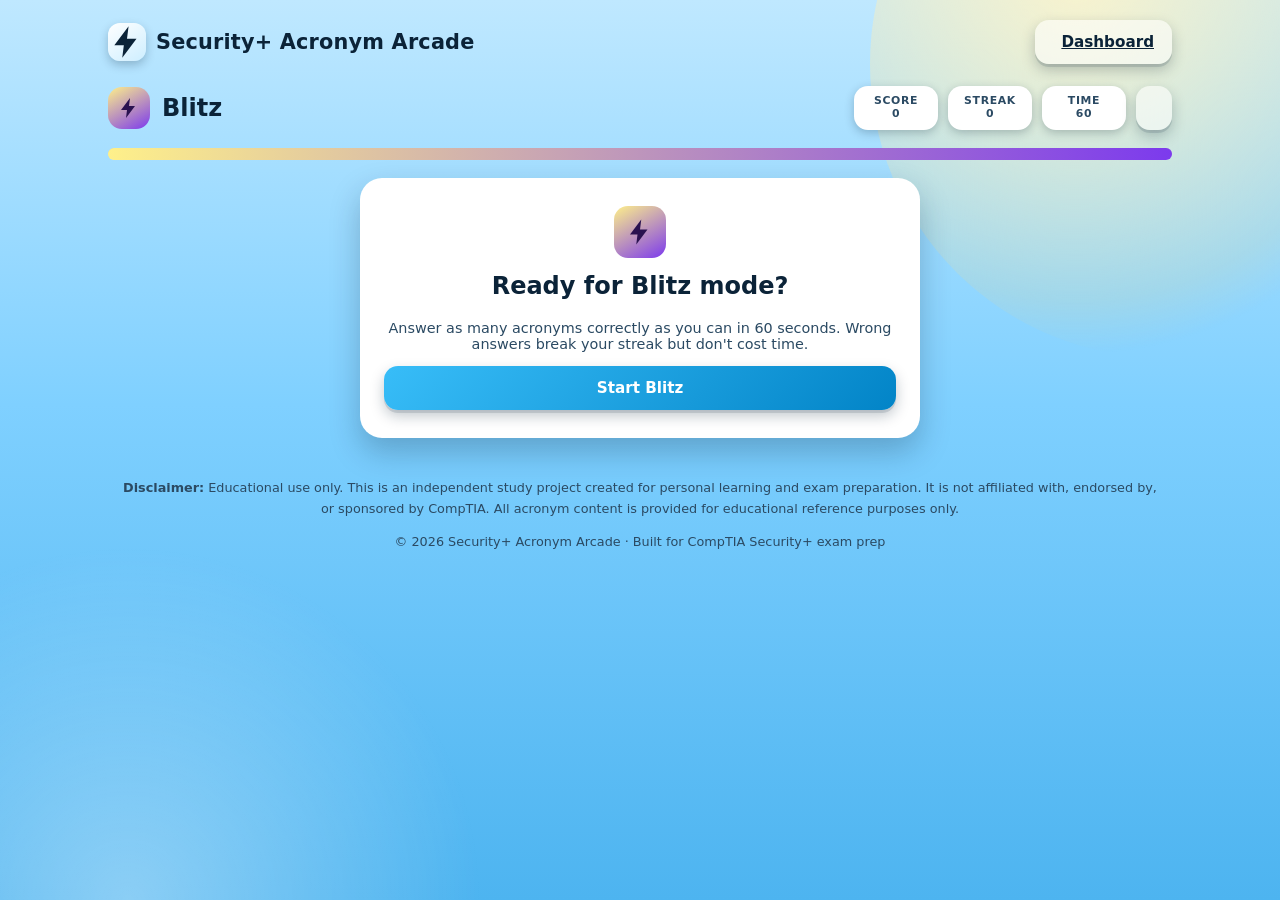
==== pages/blitz.html @ 0ebe44ea "Add files via upload" ====
<!doctype html>
<html lang="en">
<head>
  <meta charset="utf-8" />
  <meta name="viewport" content="width=device-width, initial-scale=1, viewport-fit=cover" />
  <title>Blitz — Security+ Acronym Arcade</title>
  <meta name="theme-color" content="#7c3aed" />
  <link rel="icon" href="data:image/svg+xml,<svg xmlns=%22http://www.w3.org/2000/svg%22 viewBox=%220 0 24 24%22><text y=%2220%22 font-size=%2222%22>⚡</text></svg>" />
  <link rel="stylesheet" href="../css/styles.css" />
</head>
<body data-depth="1">
  <div class="app-shell">
    <header class="topbar" id="topbar"></header>

    <div class="game-header">
      <div class="game-title">
        <span class="tile-icon" style="background:linear-gradient(150deg,#fef08a,#7c3aed); color:#2a1250;" id="mode-icon"></span>
        <h1>Blitz</h1>
      </div>
      <div class="hud">
        <div class="hud-stat"><span>Score</span><span id="hud-score">0</span></div>
        <div class="hud-stat"><span>Streak</span><span id="hud-streak">0</span></div>
        <div class="hud-stat"><span>Time</span><span id="hud-time">60</span></div>
        <button class="btn btn-ghost" id="pause-btn" aria-label="Pause"></button>
      </div>
    </div>

    <div class="blitz-timer-bar"><div class="blitz-timer-fill" id="timer-fill"></div></div>

    <main class="card-stage" id="game-area">
      <div class="quiz-card">
        <div class="quiz-prompt-label">Quick! What does this stand for?</div>
        <div class="quiz-prompt" id="quiz-acronym">AAA</div>
        <div class="quiz-options" id="quiz-options"></div>
      </div>
    </main>

    <div class="card-stage" id="start-area">
      <div class="quiz-card">
        <span class="tile-icon" style="background:linear-gradient(150deg,#fef08a,#7c3aed); color:#2a1250; margin:0 auto 14px;"></span>
        <h2 style="margin-top:0;">Ready for Blitz mode?</h2>
        <p class="center-note">Answer as many acronyms correctly as you can in 60 seconds. Wrong answers break your streak but don't cost time.</p>
        <button class="btn btn-primary btn-block" id="start-btn">Start Blitz</button>
      </div>
    </div>

    <div class="results-card" id="results" hidden>
      <span class="tile-icon" style="background:linear-gradient(150deg,#fef08a,#7c3aed); color:#2a1250; margin:0 auto;" id="results-icon"></span>
      <h2>Time's up!</h2>
      <div class="big-score" id="res-score">0</div>
      <div class="results-stats">
        <div><div class="num" id="res-streak">0</div><div class="lab">Best streak</div></div>
        <div><div class="num" id="res-accuracy">0%</div><div class="lab">Accuracy</div></div>
        <div><div class="num" id="res-best">0</div><div class="lab">Best score</div></div>
      </div>
      <div class="results-actions">
        <button class="btn btn-primary" id="play-again-btn">Blitz again</button>
        <a class="btn btn-ghost" href="../index.html">Dashboard</a>
      </div>
    </div>

    <footer class="site-footer" id="site-footer"></footer>
  </div>

  <script src="../js/acronyms-data.js"></script>
  <script src="../js/common.js"></script>
  <script>
    renderTopbar();
    renderFooter("site-footer");
    document.getElementById("pause-btn").innerHTML = ICONS.pause;
    document.getElementById("mode-icon").innerHTML = ICONS.bolt;
    document.getElementById("results-icon").innerHTML = ICONS.trophy;
    document.querySelector("#start-area .tile-icon").innerHTML = ICONS.bolt;

    const ROUND_SECONDS = 60;
    const OPTION_COUNT = 4;

    const gameArea = document.getElementById("game-area");
    const startArea = document.getElementById("start-area");
    const resultsEl = document.getElementById("results");
    const acronymEl = document.getElementById("quiz-acronym");
    const optionsEl = document.getElementById("quiz-options");
    const hudScore = document.getElementById("hud-score");
    const hudStreak = document.getElementById("hud-streak");
    const hudTime = document.getElementById("hud-time");
    const timerFill = document.getElementById("timer-fill");

    let queue, score, streak, bestStreak, correctCount, totalCount, timeLeft, timerHandle, answered;

    function refillQueue() {
      queue = shuffleArray(ACRONYMS);
    }

    function nextItem() {
      if (queue.length === 0) refillQueue();
      return queue.pop();
    }

    function startGame() {
      startArea.hidden = true;
      resultsEl.hidden = true;
      gameArea.hidden = false;
      score = 0;
      streak = 0;
      bestStreak = 0;
      correctCount = 0;
      totalCount = 0;
      timeLeft = ROUND_SECONDS;
      refillQueue();
      updateHud();
      renderQuestion();
      clearInterval(timerHandle);
      timerHandle = setInterval(tick, 1000);
    }

    function tick() {
      if (pauseCtl.paused) return;
      timeLeft--;
      updateHud();
      if (timeLeft <= 0) finishGame();
    }

    function updateHud() {
      hudScore.textContent = score;
      hudStreak.textContent = streak;
      hudTime.textContent = timeLeft;
      timerFill.style.width = `${(timeLeft / ROUND_SECONDS) * 100}%`;
    }

    function renderQuestion() {
      answered = false;
      const item = nextItem();
      const distractors = pickDistractors(item, ACRONYMS, OPTION_COUNT - 1);
      const options = shuffleArray([item, ...distractors]);
      acronymEl.textContent = item.acronym;
      optionsEl.innerHTML = "";
      options.forEach((opt) => {
        const btn = document.createElement("button");
        btn.className = "quiz-option";
        btn.textContent = opt.definition;
        btn.addEventListener("click", () => selectOption(btn, opt, item));
        optionsEl.appendChild(btn);
      });
    }

    function selectOption(btn, opt, item) {
      if (answered || pauseCtl.paused || timeLeft <= 0) return;
      answered = true;
      totalCount++;
      const correct = opt.id === item.id;
      if (correct) {
        btn.classList.add("correct");
        score++;
        streak++;
        correctCount++;
        bestStreak = Math.max(bestStreak, streak);
      } else {
        btn.classList.add("wrong");
        streak = 0;
        [...optionsEl.children].forEach((child) => {
          if (child.textContent === item.definition) child.classList.add("correct");
        });
      }
      updateHud();
      setTimeout(() => {
        if (timeLeft > 0) renderQuestion();
      }, 350);
    }

    function finishGame() {
      clearInterval(timerHandle);
      gameArea.hidden = true;
      resultsEl.hidden = false;
      const accuracy = totalCount ? Math.round((correctCount / totalCount) * 100) : 0;
      document.getElementById("res-score").textContent = score;
      document.getElementById("res-streak").textContent = bestStreak;
      document.getElementById("res-accuracy").textContent = `${accuracy}%`;
      const improved = Scores.setBestIfBetter("blitz-score", score, true);
      document.getElementById("res-best").textContent = Scores.getBest("blitz-score");
      if (improved) showToast("New high score!");
    }

    document.getElementById("start-btn").addEventListener("click", startGame);
    document.getElementById("play-again-btn").addEventListener("click", startGame);

    const pauseCtl = new PauseController();
    document.getElementById("pause-btn").addEventListener("click", () => pauseCtl.pause());

    gameArea.hidden = true;
    resultsEl.hidden = true;
  </script>
</body>
</html>
---- css/styles.css ----
/* =========================================================
   A+ Acronym Arcade — shared styles
   Theme: sky-blue main canvas, themed tile gradients
   ========================================================= */

:root {
  /* Sky blue main canvas */
  --sky-top: #bfe8ff;
  --sky-mid: #7fd0ff;
  --sky-bot: #4db4f0;
  --ink: #0b2338;
  --ink-soft: #2b4a63;
  --card-bg: #ffffff;
  --card-bg-soft: #f3faff;
  --border-soft: rgba(11, 35, 56, 0.12);
  --shadow-color: rgba(11, 35, 56, 0.25);
  --radius-lg: 22px;
  --radius-md: 14px;
  --radius-sm: 8px;
  --focus-ring: #0b2338;

  /* Tile themes */
  --green-1: #34d399;
  --green-2: #059669;
  --green-ink: #eafff5;

  --sun-1: #ffd166;
  --sun-2: #f59e0b;
  --sun-ink: #3b2400;

  --storm-1: #64748b;
  --storm-2: #1e293b;
  --storm-ink: #eef2f7;

  --fire-1: #fb923c;
  --fire-2: #dc2626;
  --fire-ink: #fff5ee;

  --bolt-1: #fef08a;
  --bolt-2: #7c3aed;
  --bolt-ink: #2a1250;

  --good: #16a34a;
  --bad: #dc2626;
  --warn: #d97706;
}

:root[data-theme="dark"] {
  --sky-top: #0f2b40;
  --sky-mid: #123a56;
  --sky-bot: #0a1f30;
  --ink: #eaf5ff;
  --ink-soft: #b7d3e8;
  --card-bg: #102a3d;
  --card-bg-soft: #0c2032;
  --border-soft: rgba(234, 245, 255, 0.14);
  --shadow-color: rgba(0, 0, 0, 0.55);
  --focus-ring: #eaf5ff;
}

@media (prefers-color-scheme: dark) {
  :root:not([data-theme="light"]) {
    --sky-top: #0f2b40;
    --sky-mid: #123a56;
    --sky-bot: #0a1f30;
    --ink: #eaf5ff;
    --ink-soft: #b7d3e8;
    --card-bg: #102a3d;
    --card-bg-soft: #0c2032;
    --border-soft: rgba(234, 245, 255, 0.14);
    --shadow-color: rgba(0, 0, 0, 0.55);
    --focus-ring: #eaf5ff;
  }
}

* {
  box-sizing: border-box;
}

[hidden] {
  display: none !important;
}

html {
  -webkit-text-size-adjust: 100%;
}

body {
  margin: 0;
  min-height: 100svh;
  font-family: "Segoe UI", system-ui, -apple-system, Roboto, Helvetica, Arial, sans-serif;
  color: var(--ink);
  background: linear-gradient(180deg, var(--sky-top) 0%, var(--sky-mid) 45%, var(--sky-bot) 100%);
  background-attachment: fixed;
  position: relative;
  overflow-x: hidden;
}

/* soft decorative clouds/sun on the sky background, pure CSS */
body::before,
body::after {
  content: "";
  position: fixed;
  pointer-events: none;
  z-index: 0;
  border-radius: 50%;
}

body::before {
  width: 46vmax;
  height: 46vmax;
  top: -18vmax;
  right: -14vmax;
  background: radial-gradient(circle at 35% 35%, rgba(255, 244, 200, 0.9), rgba(255, 220, 120, 0.15) 60%, transparent 70%);
}

body::after {
  width: 60vmax;
  height: 60vmax;
  bottom: -30vmax;
  left: -20vmax;
  background: radial-gradient(circle at 50% 50%, rgba(255, 255, 255, 0.35), transparent 65%);
}

.app-shell {
  position: relative;
  z-index: 1;
  max-width: 1100px;
  margin: 0 auto;
  padding: 20px 18px 60px;
}

/* ---------- Top bar ---------- */
.topbar {
  display: flex;
  align-items: center;
  justify-content: space-between;
  gap: 12px;
  margin-bottom: 22px;
  flex-wrap: wrap;
}

.brand {
  display: flex;
  align-items: center;
  gap: 10px;
  font-weight: 800;
  font-size: 1.3rem;
  color: var(--ink);
  text-decoration: none;
  letter-spacing: 0.2px;
}

.brand .brand-badge {
  width: 38px;
  height: 38px;
  display: grid;
  place-items: center;
  background: linear-gradient(145deg, #fff, #cdeeff);
  border-radius: 12px;
  box-shadow: 0 4px 10px var(--shadow-color);
}

.topbar-actions {
  display: flex;
  gap: 10px;
  flex-wrap: wrap;
}

/* ---------- Buttons ---------- */
.btn {
  appearance: none;
  border: none;
  cursor: pointer;
  font: inherit;
  font-weight: 700;
  font-size: 0.95rem;
  padding: 10px 18px;
  border-radius: var(--radius-md);
  background: var(--card-bg);
  color: var(--ink);
  box-shadow: 0 3px 0 var(--border-soft), 0 6px 14px var(--shadow-color);
  transition: transform 0.12s ease, box-shadow 0.12s ease;
  display: inline-flex;
  align-items: center;
  gap: 8px;
  min-height: 44px;
  touch-action: manipulation;
}

.btn:hover {
  transform: translateY(-2px);
}

.btn:active {
  transform: translateY(1px);
  box-shadow: 0 1px 0 var(--border-soft), 0 3px 8px var(--shadow-color);
}

.btn:focus-visible {
  outline: 3px solid var(--focus-ring);
  outline-offset: 2px;
}

.btn-primary {
  background: linear-gradient(135deg, #38bdf8, #0284c7);
  color: #fff;
}

.btn-ghost {
  background: rgba(255, 255, 255, 0.55);
}

.btn-danger {
  background: linear-gradient(135deg, var(--fire-1), var(--fire-2));
  color: #fff;
}

.btn-block {
  width: 100%;
  justify-content: center;
}

.btn:disabled {
  opacity: 0.5;
  cursor: not-allowed;
  transform: none;
}

/* ---------- Hero / disclaimer ---------- */
.hero {
  text-align: center;
  margin-bottom: 28px;
}

.hero h1 {
  font-size: clamp(1.8rem, 5vw, 2.6rem);
  margin: 0 0 8px;
  color: var(--ink);
}

.hero p {
  color: var(--ink-soft);
  max-width: 640px;
  margin: 0 auto;
  font-size: 1.02rem;
}

.disclaimer {
  background: rgba(255, 255, 255, 0.6);
  border: 1px solid var(--border-soft);
  border-radius: var(--radius-md);
  padding: 12px 16px;
  font-size: 0.85rem;
  color: var(--ink-soft);
  max-width: 720px;
  margin: 18px auto 0;
  line-height: 1.5;
}

:root[data-theme="dark"] .disclaimer {
  background: rgba(255, 255, 255, 0.06);
}

.disclaimer strong {
  color: var(--ink);
}

footer.site-footer {
  text-align: center;
  color: var(--ink-soft);
  font-size: 0.8rem;
  margin-top: 40px;
  padding: 0 8px;
  line-height: 1.6;
}

footer.site-footer a {
  color: var(--ink-soft);
}

/* ---------- Tile dashboard ---------- */
.tile-grid {
  display: grid;
  grid-template-columns: repeat(auto-fit, minmax(230px, 1fr));
  gap: 18px;
}

.tile {
  position: relative;
  border-radius: var(--radius-lg);
  padding: 26px 22px;
  min-height: 190px;
  display: flex;
  flex-direction: column;
  justify-content: space-between;
  text-decoration: none;
  color: #fff;
  overflow: hidden;
  box-shadow: 0 10px 24px var(--shadow-color);
  transition: transform 0.15s ease, box-shadow 0.15s ease;
  isolation: isolate;
}

.tile:hover,
.tile:focus-visible {
  transform: translateY(-6px) scale(1.015);
  box-shadow: 0 16px 32px var(--shadow-color);
}

.tile:focus-visible {
  outline: 3px solid #fff;
  outline-offset: 3px;
}

.tile:active {
  transform: translateY(-1px) scale(1.0);
}

.tile-icon {
  width: 52px;
  height: 52px;
  display: grid;
  place-items: center;
  background: rgba(255, 255, 255, 0.22);
  border-radius: 14px;
  backdrop-filter: blur(2px);
}

.tile-icon svg {
  width: 30px;
  height: 30px;
}

.tile h2 {
  margin: 14px 0 4px;
  font-size: 1.4rem;
}

.tile p {
  margin: 0;
  font-size: 0.92rem;
  opacity: 0.92;
  line-height: 1.4;
}

.tile-count {
  align-self: flex-start;
  margin-top: 12px;
  font-size: 0.75rem;
  font-weight: 700;
  padding: 4px 10px;
  border-radius: 999px;
  background: rgba(255, 255, 255, 0.25);
}

.tile-glow {
  position: absolute;
  inset: 0;
  z-index: -1;
  opacity: 0.55;
  background: radial-gradient(circle at 85% -10%, rgba(255, 255, 255, 0.55), transparent 55%);
}

.tile--flashcards { background: linear-gradient(150deg, var(--green-1), var(--green-2)); }
.tile--match { background: linear-gradient(150deg, var(--sun-1), var(--sun-2)); color: var(--sun-ink); }
.tile--memory { background: linear-gradient(150deg, var(--storm-1), var(--storm-2)); }
.tile--test { background: linear-gradient(150deg, var(--fire-1), var(--fire-2)); }
.tile--blitz { background: linear-gradient(150deg, var(--bolt-1), var(--bolt-2)); color: var(--bolt-ink); }

.tile--match .tile-icon,
.tile--blitz .tile-icon {
  background: rgba(0, 0, 0, 0.12);
}

/* ---------- Game shell ---------- */
.game-header {
  display: flex;
  align-items: center;
  justify-content: space-between;
  flex-wrap: wrap;
  gap: 12px;
  margin-bottom: 18px;
}

.game-title {
  display: flex;
  align-items: center;
  gap: 12px;
}

.game-title .tile-icon {
  width: 42px;
  height: 42px;
}

.game-title .tile-icon svg {
  width: 24px;
  height: 24px;
}

.game-title h1 {
  margin: 0;
  font-size: 1.5rem;
}

.hud {
  display: flex;
  gap: 10px;
  flex-wrap: wrap;
}

.hud-stat {
  background: var(--card-bg);
  border-radius: var(--radius-md);
  padding: 8px 14px;
  font-weight: 700;
  font-size: 0.9rem;
  box-shadow: 0 3px 10px var(--shadow-color);
  min-width: 84px;
  text-align: center;
}

.hud-stat span {
  display: block;
  font-size: 0.68rem;
  font-weight: 600;
  color: var(--ink-soft);
  text-transform: uppercase;
  letter-spacing: 0.06em;
}

.progress-bar {
  height: 10px;
  border-radius: 999px;
  background: rgba(255, 255, 255, 0.5);
  overflow: hidden;
  margin-bottom: 22px;
  box-shadow: inset 0 1px 3px var(--shadow-color);
}

.progress-bar-fill {
  height: 100%;
  border-radius: 999px;
  background: linear-gradient(90deg, #38bdf8, #0284c7);
  transition: width 0.25s ease;
}

.card-stage {
  display: flex;
  flex-direction: column;
  align-items: center;
  gap: 20px;
}

/* ---------- Flashcard ---------- */
.flashcard-wrap {
  width: 100%;
  max-width: 520px;
  aspect-ratio: 16 / 10;
  perspective: 1400px;
}

.flashcard {
  position: relative;
  width: 100%;
  height: 100%;
  cursor: pointer;
  transform-style: preserve-3d;
  transition: transform 0.5s cubic-bezier(0.2, 0.8, 0.2, 1);
}

.flashcard.is-flipped {
  transform: rotateY(180deg);
}

.flashcard-face {
  position: absolute;
  inset: 0;
  backface-visibility: hidden;
  border-radius: var(--radius-lg);
  display: flex;
  flex-direction: column;
  align-items: center;
  justify-content: center;
  padding: 26px;
  text-align: center;
  box-shadow: 0 14px 30px var(--shadow-color);
}

.flashcard-face.front {
  background: linear-gradient(150deg, var(--green-1), var(--green-2));
  color: #fff;
}

.flashcard-face.back {
  background: var(--card-bg);
  transform: rotateY(180deg);
  overflow-y: auto;
}

.flashcard-face .acronym-big {
  font-size: clamp(2.2rem, 8vw, 3.4rem);
  font-weight: 800;
  letter-spacing: 0.02em;
}

.flashcard-face .hint {
  margin-top: 10px;
  font-size: 0.8rem;
  opacity: 0.85;
}

.flashcard-face .expansion {
  font-size: 1.15rem;
  font-weight: 700;
  color: var(--ink);
  margin-bottom: 10px;
}

.flashcard-face .definition {
  font-size: 0.95rem;
  color: var(--ink-soft);
  line-height: 1.5;
}

.card-controls {
  display: flex;
  gap: 10px;
  flex-wrap: wrap;
  justify-content: center;
}

/* ---------- Match game ---------- */
.match-columns {
  display: grid;
  grid-template-columns: 1fr 1fr;
  gap: 14px;
  width: 100%;
}

.match-col {
  display: flex;
  flex-direction: column;
  gap: 10px;
}

.match-item {
  background: var(--card-bg);
  border: 2px solid transparent;
  border-radius: var(--radius-md);
  padding: 12px 14px;
  font-size: 0.88rem;
  font-weight: 600;
  cursor: pointer;
  text-align: left;
  box-shadow: 0 3px 10px var(--shadow-color);
  min-height: 54px;
  display: flex;
  align-items: center;
  transition: transform 0.1s ease, border-color 0.15s ease, opacity 0.2s ease;
}

.match-item:hover {
  transform: translateY(-2px);
}

.match-item.selected {
  border-color: #0284c7;
}

.match-item.correct {
  border-color: var(--good);
  background: #dcfce7;
  cursor: default;
  opacity: 0.75;
}

.match-item.wrong {
  border-color: var(--bad);
  background: #fee2e2;
  animation: shake 0.35s;
}

@keyframes shake {
  0%, 100% { transform: translateX(0); }
  25% { transform: translateX(-6px); }
  75% { transform: translateX(6px); }
}

/* ---------- Memory game ---------- */
.memory-grid {
  display: grid;
  grid-template-columns: repeat(4, 1fr);
  gap: 10px;
  width: 100%;
}

.memory-card {
  aspect-ratio: 3 / 4;
  perspective: 1000px;
  cursor: pointer;
}

.memory-card-inner {
  position: relative;
  width: 100%;
  height: 100%;
  transform-style: preserve-3d;
  transition: transform 0.4s ease;
}

.memory-card.flipped .memory-card-inner,
.memory-card.matched .memory-card-inner {
  transform: rotateY(180deg);
}

.memory-face {
  position: absolute;
  inset: 0;
  backface-visibility: hidden;
  border-radius: var(--radius-sm);
  display: flex;
  align-items: center;
  justify-content: center;
  text-align: center;
  padding: 6px;
  font-size: 0.72rem;
  font-weight: 700;
  box-shadow: 0 3px 8px var(--shadow-color);
}

.memory-face.back {
  background: linear-gradient(150deg, var(--storm-1), var(--storm-2));
  color: #fff;
  font-size: 1.4rem;
}

.memory-face.front {
  background: var(--card-bg);
  color: var(--ink);
  transform: rotateY(180deg);
  line-height: 1.25;
}

.memory-card.matched .memory-face.front {
  background: #dcfce7;
}

/* ---------- Quiz (Test / Blitz) ---------- */
.quiz-card {
  background: var(--card-bg);
  border-radius: var(--radius-lg);
  padding: 28px 24px;
  width: 100%;
  max-width: 560px;
  box-shadow: 0 14px 30px var(--shadow-color);
  text-align: center;
}

.quiz-prompt-label {
  font-size: 0.78rem;
  text-transform: uppercase;
  letter-spacing: 0.08em;
  color: var(--ink-soft);
  font-weight: 700;
  margin-bottom: 6px;
}

.quiz-prompt {
  font-size: clamp(1.6rem, 6vw, 2.2rem);
  font-weight: 800;
  margin-bottom: 22px;
}

.quiz-options {
  display: grid;
  gap: 10px;
}

.quiz-option {
  background: var(--card-bg-soft);
  border: 2px solid var(--border-soft);
  border-radius: var(--radius-md);
  padding: 14px 16px;
  font-size: 0.95rem;
  font-weight: 600;
  cursor: pointer;
  text-align: left;
  transition: transform 0.1s ease, border-color 0.15s;
  min-height: 48px;
}

.quiz-option:hover {
  transform: translateY(-2px);
  border-color: #38bdf8;
}

.quiz-option.correct {
  border-color: var(--good);
  background: #dcfce7;
}

.quiz-option.wrong {
  border-color: var(--bad);
  background: #fee2e2;
}

.quiz-option:disabled {
  cursor: default;
  transform: none;
}

.blitz-timer-bar {
  height: 12px;
  border-radius: 999px;
  background: rgba(255, 255, 255, 0.5);
  overflow: hidden;
  margin-bottom: 18px;
  box-shadow: inset 0 1px 3px var(--shadow-color);
}

.blitz-timer-fill {
  height: 100%;
  background: linear-gradient(90deg, var(--bolt-1), var(--bolt-2));
  transition: width 1s linear;
}

/* ---------- Results screen ---------- */
.results-card {
  background: var(--card-bg);
  border-radius: var(--radius-lg);
  padding: 32px 26px;
  text-align: center;
  box-shadow: 0 14px 30px var(--shadow-color);
  max-width: 480px;
  margin: 0 auto;
}

.results-card .big-score {
  font-size: 3rem;
  font-weight: 800;
  margin: 6px 0;
}

.results-stats {
  display: flex;
  justify-content: center;
  gap: 22px;
  margin: 18px 0;
  flex-wrap: wrap;
}

.results-stats div {
  text-align: center;
}

.results-stats .num {
  font-size: 1.4rem;
  font-weight: 800;
}

.results-stats .lab {
  font-size: 0.72rem;
  text-transform: uppercase;
  color: var(--ink-soft);
  letter-spacing: 0.06em;
}

.results-actions {
  display: flex;
  gap: 10px;
  justify-content: center;
  flex-wrap: wrap;
  margin-top: 20px;
}

/* ---------- Pause overlay ---------- */
.overlay {
  position: fixed;
  inset: 0;
  background: rgba(6, 20, 32, 0.55);
  backdrop-filter: blur(3px);
  display: flex;
  align-items: center;
  justify-content: center;
  z-index: 50;
  padding: 20px;
}

.overlay[hidden] {
  display: none;
}

.overlay-card {
  background: var(--card-bg);
  border-radius: var(--radius-lg);
  padding: 30px 26px;
  max-width: 380px;
  width: 100%;
  text-align: center;
  box-shadow: 0 20px 50px rgba(0, 0, 0, 0.4);
}

.overlay-card h2 {
  margin-top: 0;
}

.overlay-actions {
  display: flex;
  flex-direction: column;
  gap: 10px;
  margin-top: 20px;
}

/* ---------- Toast ---------- */
.toast {
  position: fixed;
  bottom: 22px;
  left: 50%;
  transform: translateX(-50%) translateY(20px);
  background: var(--ink);
  color: #fff;
  padding: 12px 20px;
  border-radius: 999px;
  font-weight: 700;
  font-size: 0.88rem;
  opacity: 0;
  pointer-events: none;
  transition: opacity 0.25s ease, transform 0.25s ease;
  z-index: 60;
  box-shadow: 0 8px 20px rgba(0, 0, 0, 0.3);
}

.toast.show {
  opacity: 1;
  transform: translateX(-50%) translateY(0);
}

/* ---------- Empty helpers ---------- */
.visually-hidden {
  position: absolute;
  width: 1px;
  height: 1px;
  overflow: hidden;
  clip: rect(0 0 0 0);
  white-space: nowrap;
}

.center-note {
  text-align: center;
  color: var(--ink-soft);
  font-size: 0.9rem;
}

/* ---------- Mobile ---------- */
@media (max-width: 640px) {
  .app-shell {
    padding: 14px 12px 44px;
  }

  .topbar {
    justify-content: center;
    text-align: center;
  }

  .topbar-actions {
    justify-content: center;
    width: 100%;
  }

  .tile-grid {
    grid-template-columns: 1fr 1fr;
  }

  .tile {
    padding: 18px 14px;
    min-height: 150px;
  }

  .tile h2 {
    font-size: 1.05rem;
  }

  .tile p {
    display: none;
  }

  .match-columns {
    gap: 8px;
  }

  .match-item {
    font-size: 0.78rem;
    padding: 10px;
  }

  .memory-grid {
    grid-template-columns: repeat(3, 1fr);
    gap: 8px;
  }

  .memory-face {
    font-size: 0.62rem;
  }

  .memory-face.back {
    font-size: 1.1rem;
  }

  .quiz-card {
    padding: 20px 16px;
  }

  .game-header {
    justify-content: center;
  }

  .hud {
    justify-content: center;
  }
}

@media (max-width: 380px) {
  .tile-grid {
    grid-template-columns: 1fr;
  }
}
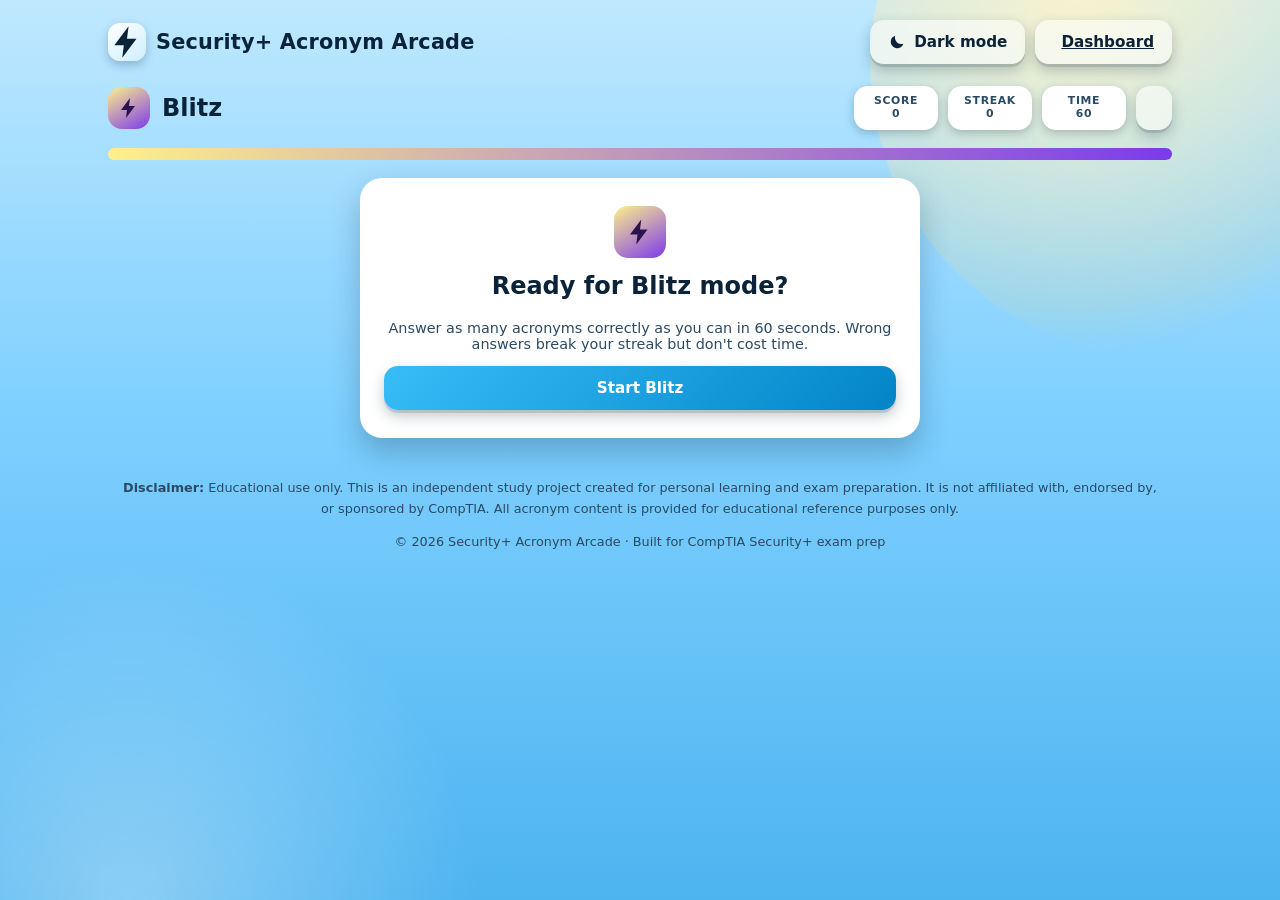
==== commit e4f67dc2: "Add files via upload" ====
--- a/pages/blitz.html
+++ b/pages/blitz.html
@@ -7,6 +7,10 @@
   <meta name="theme-color" content="#7c3aed" />
   <link rel="icon" href="data:image/svg+xml,<svg xmlns=%22http://www.w3.org/2000/svg%22 viewBox=%220 0 24 24%22><text y=%2220%22 font-size=%2222%22>⚡</text></svg>" />
   <link rel="stylesheet" href="../css/styles.css" />
+  <!-- Stamps the saved light/dark choice on <html> BEFORE the first paint.
+       Synchronous and in the head on purpose: deferred, it becomes a
+       white flash in the face of somebody with light sensitivity. -->
+  <script src="../js/theme.js"></script>
 </head>
 <body data-depth="1">
   <div class="app-shell">
--- a/css/styles.css
+++ b/css/styles.css
@@ -43,6 +43,42 @@
   --good: #16a34a;
   --bad: #dc2626;
   --warn: #d97706;
+
+  /* STATE SURFACES, AND THE INK THAT GOES ON THEM.
+
+     These were hardcoded light greens and pinks used in both themes. On
+     a dark page they stayed light, so anything written on them had to be
+     dark — while every other control wanted light ink. Tokens let each
+     theme answer for itself. */
+  --ok-bg: #dcfce7;
+  --ok-ink: #05321a;
+  --bad-bg: #fee2e2;
+  --bad-ink: #4a0c0c;
+  --ghost-bg: rgba(255, 255, 255, 0.55);
+
+  /* EVERY DARK DIFFERENCE IS A TOKEN, WITH NO EXCEPTIONS.
+
+     There used to be three rules that went dark on their own — the
+     disclaimer panel and the two decorations — each written against
+     `[data-theme="dark"]` only. The media-query copy never got them, so
+     an operating-system dark page painted a 60% WHITE wash behind the
+     disclaimer and hung a cream sun over the topbar. Nothing catches
+     that except reading both blocks side by side and noticing.
+
+     So now the two blocks below hold nothing but token values, and
+     verify/theme.mjs fails the build if they ever stop matching. */
+  --panel-wash: rgba(255, 255, 255, 0.6);
+  --sun-wash: radial-gradient(circle at 35% 35%, rgba(255, 244, 200, 0.9),
+                              rgba(255, 220, 120, 0.15) 60%, transparent 70%);
+  --glow-wash: radial-gradient(circle at 50% 50%, rgba(255, 255, 255, 0.35), transparent 65%);
+
+  /* The toast was `background: var(--ink); color: #fff`. --ink is the
+     PAGE's text colour, so on a dark page it is near-white — near-white
+     ink on a near-white pill. The little message confirming the theme
+     had changed was itself unreadable in the theme it announced. It
+     needs its own pair, inverted against the page either way. */
+  --toast-bg: #0b2338;
+  --toast-ink: #ffffff;
 }
 
 :root[data-theme="dark"] {
@@ -56,8 +92,31 @@
   --border-soft: rgba(234, 245, 255, 0.14);
   --shadow-color: rgba(0, 0, 0, 0.55);
   --focus-ring: #eaf5ff;
-}
-
+  --ok-bg: #0d2f1c;
+  --ok-ink: #b6f3cf;
+  --bad-bg: #3a1417;
+  --bad-ink: #ffc9c4;
+  /* A 55% white wash over a dark page is a pale grey that neither light
+     nor dark ink can sit on. On a dark page the ghost button wants a
+     DARKER backing, not a lighter one — a white wash was still leaving
+     it at 6.5:1, half a point short, and it has to clear 7. */
+  --ghost-bg: rgba(0, 0, 0, 0.28);
+  --panel-wash: rgba(255, 255, 255, 0.06);
+  --sun-wash: radial-gradient(circle at 35% 35%, rgba(255, 244, 200, 0.16),
+                              rgba(255, 220, 120, 0.05) 60%, transparent 70%);
+  --glow-wash: radial-gradient(circle at 50% 50%, rgba(255, 255, 255, 0.07), transparent 65%);
+  --toast-bg: #eaf5ff;
+  --toast-ink: #0b2338;
+}
+
+/* THE NO-JAVASCRIPT PATH, AND ONLY THAT.
+
+   theme.js stamps an explicit data-theme on <html> before the first
+   paint, so in a working browser the block above is what runs and this
+   one never matches. This is the safety net for a student whose
+   JavaScript is blocked — a school-managed laptop, a locked-down
+   library machine — and it has to carry the SAME VALUES, which is what
+   verify/theme.mjs checks. */
 @media (prefers-color-scheme: dark) {
   :root:not([data-theme="light"]) {
     --sky-top: #0f2b40;
@@ -70,6 +129,17 @@
     --border-soft: rgba(234, 245, 255, 0.14);
     --shadow-color: rgba(0, 0, 0, 0.55);
     --focus-ring: #eaf5ff;
+    --ok-bg: #0d2f1c;
+    --ok-ink: #b6f3cf;
+    --bad-bg: #3a1417;
+    --bad-ink: #ffc9c4;
+    --ghost-bg: rgba(0, 0, 0, 0.28);
+    --panel-wash: rgba(255, 255, 255, 0.06);
+    --sun-wash: radial-gradient(circle at 35% 35%, rgba(255, 244, 200, 0.16),
+                                rgba(255, 220, 120, 0.05) 60%, transparent 70%);
+    --glow-wash: radial-gradient(circle at 50% 50%, rgba(255, 255, 255, 0.07), transparent 65%);
+    --toast-bg: #eaf5ff;
+    --toast-ink: #0b2338;
   }
 }
 
@@ -106,12 +176,19 @@
   border-radius: 50%;
 }
 
+/* THE DECORATIONS NEVER FOLLOWED THE THEME.
+
+   Both were hardcoded near-white, so on a dark page a bright cream sun
+   and a white glow sat on top of the navy — and anything drawn over
+   them, like the topbar's Dashboard button, landed on pale khaki. That
+   measured 1.5:1. They stay, through a token, so each theme answers for
+   itself in one place. */
 body::before {
   width: 46vmax;
   height: 46vmax;
   top: -18vmax;
   right: -14vmax;
-  background: radial-gradient(circle at 35% 35%, rgba(255, 244, 200, 0.9), rgba(255, 220, 120, 0.15) 60%, transparent 70%);
+  background: var(--sun-wash);
 }
 
 body::after {
@@ -119,7 +196,7 @@
   height: 60vmax;
   bottom: -30vmax;
   left: -20vmax;
-  background: radial-gradient(circle at 50% 50%, rgba(255, 255, 255, 0.35), transparent 65%);
+  background: var(--glow-wash);
 }
 
 .app-shell {
@@ -208,7 +285,8 @@
 }
 
 .btn-ghost {
-  background: rgba(255, 255, 255, 0.55);
+  background: var(--ghost-bg);
+  color: var(--ink);
 }
 
 .btn-danger {
@@ -219,6 +297,23 @@
 .btn-block {
   width: 100%;
   justify-content: center;
+}
+
+/* ---------- Light / dark toggle ----------
+
+   The sizing is scoped to this button alone. Every other .btn on the
+   site ships an inline SVG that renders at 0x0 — a flex item with no
+   intrinsic size in a container that gives it none — so those icons
+   have never actually appeared. Sizing them globally would make icons
+   pop up on every button across the whole site, which is not what was
+   asked for. Left as it is, and raised separately.
+
+   Here the icon has a job: it is one of the three signals that say
+   which way the button goes, alongside the words and the toast. */
+.theme-toggle svg {
+  width: 18px;
+  height: 18px;
+  flex: none;
 }
 
 .btn:disabled {
@@ -247,7 +342,7 @@
 }
 
 .disclaimer {
-  background: rgba(255, 255, 255, 0.6);
+  background: var(--panel-wash);
   border: 1px solid var(--border-soft);
   border-radius: var(--radius-md);
   padding: 12px 16px;
@@ -256,10 +351,6 @@
   max-width: 720px;
   margin: 18px auto 0;
   line-height: 1.5;
-}
-
-:root[data-theme="dark"] .disclaimer {
-  background: rgba(255, 255, 255, 0.06);
 }
 
 .disclaimer strong {
@@ -547,6 +638,7 @@
 
 .match-item {
   background: var(--card-bg);
+  color: var(--ink);
   border: 2px solid transparent;
   border-radius: var(--radius-md);
   padding: 12px 14px;
@@ -571,14 +663,18 @@
 
 .match-item.correct {
   border-color: var(--good);
-  background: #dcfce7;
+  background: var(--ok-bg);
+  color: var(--ok-ink);
   cursor: default;
-  opacity: 0.75;
+  /* Never dim something into uselessness to show it is finished — a
+     matched pair still has to be readable. */
+  opacity: 1;
 }
 
 .match-item.wrong {
   border-color: var(--bad);
-  background: #fee2e2;
+  background: var(--bad-bg);
+  color: var(--bad-ink);
   animation: shake 0.35s;
 }
 
@@ -644,7 +740,8 @@
 }
 
 .memory-card.matched .memory-face.front {
-  background: #dcfce7;
+  background: var(--ok-bg);
+  color: var(--ok-ink);
 }
 
 /* ---------- Quiz (Test / Blitz) ---------- */
@@ -678,8 +775,13 @@
   gap: 10px;
 }
 
+/* A <button> does NOT inherit the page's text colour — the browser gives
+   it its own default, which is near-black. Setting a background and no
+   colour therefore looks fine on a light theme and paints black on navy
+   on a dark one. That is what this was doing. */
 .quiz-option {
   background: var(--card-bg-soft);
+  color: var(--ink);
   border: 2px solid var(--border-soft);
   border-radius: var(--radius-md);
   padding: 14px 16px;
@@ -698,12 +800,14 @@
 
 .quiz-option.correct {
   border-color: var(--good);
-  background: #dcfce7;
+  background: var(--ok-bg);
+  color: var(--ok-ink);
 }
 
 .quiz-option.wrong {
   border-color: var(--bad);
-  background: #fee2e2;
+  background: var(--bad-bg);
+  color: var(--bad-ink);
 }
 
 .quiz-option:disabled {
@@ -819,8 +923,8 @@
   bottom: 22px;
   left: 50%;
   transform: translateX(-50%) translateY(20px);
-  background: var(--ink);
-  color: #fff;
+  background: var(--toast-bg);
+  color: var(--toast-ink);
   padding: 12px 20px;
   border-radius: 999px;
   font-weight: 700;
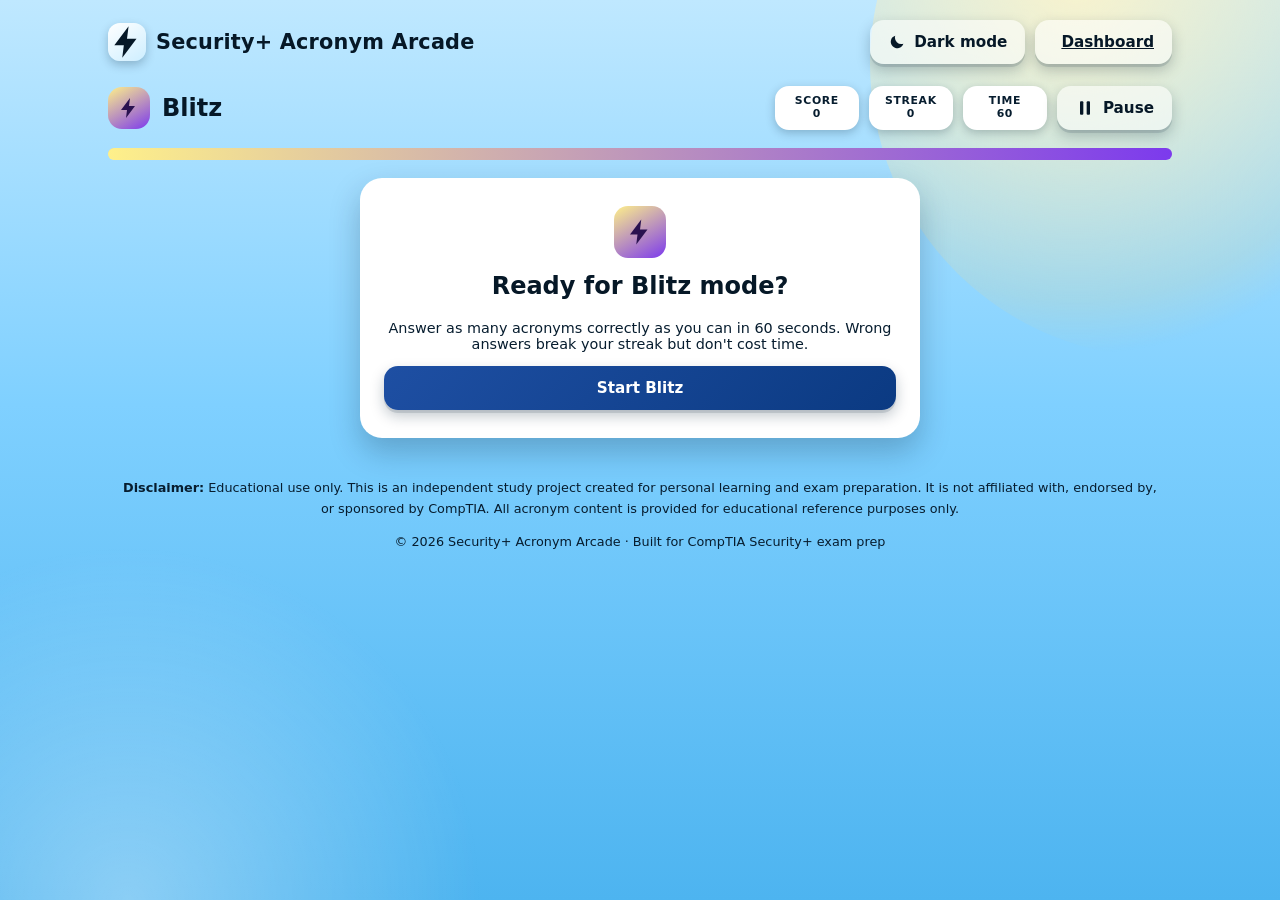
==== commit 44a3c722: "The pause button: on the timed games only, and it shows The owner: yes. On Blitz, Match and Memory t" ====
--- a/pages/blitz.html
+++ b/pages/blitz.html
@@ -71,7 +71,7 @@
   <script>
     renderTopbar();
     renderFooter("site-footer");
-    document.getElementById("pause-btn").innerHTML = ICONS.pause;
+    document.getElementById("pause-btn").innerHTML = ICONS.pause + " <span>Pause</span>";
     document.getElementById("mode-icon").innerHTML = ICONS.bolt;
     document.getElementById("results-icon").innerHTML = ICONS.trophy;
     document.querySelector("#start-area .tile-icon").innerHTML = ICONS.bolt;
--- a/css/styles.css
+++ b/css/styles.css
@@ -8,8 +8,11 @@
   --sky-top: #bfe8ff;
   --sky-mid: #7fd0ff;
   --sky-bot: #4db4f0;
-  --ink: #0b2338;
-  --ink-soft: #2b4a63;
+  /* AAA (25 October 2026): the sky is fixed to the window, so text can
+     scroll down onto its darkest blue (--sky-bot). Both inks clear 7:1
+     there; the old soft ink was 4.8:1 on it, the old ink 6.9:1. */
+  --ink: #061827;
+  --ink-soft: #071d2f;
   --card-bg: #ffffff;
   --card-bg-soft: #f3faff;
   --border-soft: rgba(11, 35, 56, 0.12);
@@ -19,25 +22,30 @@
   --radius-sm: 8px;
   --focus-ring: #0b2338;
 
-  /* Tile themes */
-  --green-1: #34d399;
-  --green-2: #059669;
+  /* Tile themes. White words need deep colours under them: the bright
+     mint, orange-to-red and slate left white at 2.2 to 4.8:1. Deep royal
+     green, red and silver now (25 October 2026), and Blitz's dark words
+     sit on a lavender end instead of the purple (--bolt-soft); the timer
+     bar keeps the purple. */
+  --green-1: #065f46;
+  --green-2: #064e3b;
   --green-ink: #eafff5;
 
   --sun-1: #ffd166;
   --sun-2: #f59e0b;
-  --sun-ink: #3b2400;
-
-  --storm-1: #64748b;
+  --sun-ink: #2a1800;
+
+  --storm-1: #475569;
   --storm-2: #1e293b;
   --storm-ink: #eef2f7;
 
-  --fire-1: #fb923c;
-  --fire-2: #dc2626;
+  --fire-1: #991b1b;
+  --fire-2: #7f1d1d;
   --fire-ink: #fff5ee;
 
   --bolt-1: #fef08a;
   --bolt-2: #7c3aed;
+  --bolt-soft: #c4b5fd;
   --bolt-ink: #2a1250;
 
   --good: #16a34a;
@@ -86,7 +94,7 @@
   --sky-mid: #123a56;
   --sky-bot: #0a1f30;
   --ink: #eaf5ff;
-  --ink-soft: #b7d3e8;
+  --ink-soft: #dbeaf6;
   --card-bg: #102a3d;
   --card-bg-soft: #0c2032;
   --border-soft: rgba(234, 245, 255, 0.14);
@@ -123,7 +131,7 @@
     --sky-mid: #123a56;
     --sky-bot: #0a1f30;
     --ink: #eaf5ff;
-    --ink-soft: #b7d3e8;
+    --ink-soft: #dbeaf6;
     --card-bg: #102a3d;
     --card-bg-soft: #0c2032;
     --border-soft: rgba(234, 245, 255, 0.14);
@@ -280,7 +288,7 @@
 }
 
 .btn-primary {
-  background: linear-gradient(135deg, #38bdf8, #0284c7);
+  background: linear-gradient(135deg, #1e4fa3, #0b3a82);   /* royal blue: white on the old sky blue was 2.7:1 */
   color: #fff;
 }
 
@@ -431,7 +439,6 @@
 .tile p {
   margin: 0;
   font-size: 0.92rem;
-  opacity: 0.92;
   line-height: 1.4;
 }
 
@@ -442,7 +449,7 @@
   font-weight: 700;
   padding: 4px 10px;
   border-radius: 999px;
-  background: rgba(255, 255, 255, 0.25);
+  background: rgba(0, 0, 0, 0.28);   /* a darker pill under white words; a lighter one under dark words, below */
 }
 
 .tile-glow {
@@ -457,7 +464,12 @@
 .tile--match { background: linear-gradient(150deg, var(--sun-1), var(--sun-2)); color: var(--sun-ink); }
 .tile--memory { background: linear-gradient(150deg, var(--storm-1), var(--storm-2)); }
 .tile--test { background: linear-gradient(150deg, var(--fire-1), var(--fire-2)); }
-.tile--blitz { background: linear-gradient(150deg, var(--bolt-1), var(--bolt-2)); color: var(--bolt-ink); }
+.tile--blitz { background: linear-gradient(150deg, var(--bolt-1), var(--bolt-soft)); color: var(--bolt-ink); }
+
+.tile--match .tile-count,
+.tile--blitz .tile-count {
+  background: rgba(255, 255, 255, 0.62);
+}
 
 .tile--match .tile-icon,
 .tile--blitz .tile-icon {
@@ -599,7 +611,6 @@
 .flashcard-face .hint {
   margin-top: 10px;
   font-size: 0.8rem;
-  opacity: 0.85;
 }
 
 .flashcard-face .expansion {
@@ -1030,3 +1041,52 @@
     grid-template-columns: 1fr;
   }
 }
+
+/* ---------- The test: Back, and answers marked in words (24 October 2026) ----------
+   Back walks to an earlier question, shown as it was answered and locked. A marked answer
+   says what it is in words and carries a rule down its left edge, so colour is never the only
+   signal. Next is royal blue here: white on the old sky-blue gradient was about 2:1, and the
+   button only appears after an answer, so the page sweep never saw it. */
+.test-nav {
+  display: flex;
+  justify-content: center;
+  gap: 12px;
+  flex-wrap: wrap;
+}
+
+.test-nav .btn-primary {
+  background: #0b3a82;
+  color: #fff;
+}
+
+.review-note {
+  margin: -8px 0 16px;
+  padding: 8px 12px;
+  font-size: 0.95rem;
+  font-weight: 700;
+  color: var(--ink);
+  background: var(--card-bg-soft);
+  border: 2px dashed var(--ink-soft);
+  border-radius: var(--radius-md);
+}
+
+.quiz-option .mark-word {
+  display: block;
+  margin-top: 6px;
+  font-size: 0.85rem;
+  font-weight: 800;
+}
+
+.quiz-option.correct {
+  box-shadow: inset 6px 0 0 var(--good);
+}
+
+.quiz-option.wrong {
+  box-shadow: inset 6px 0 0 var(--bad);
+}
+
+/* ---------- The pause button (25 October 2026) ----------
+   Only on the timed games (Blitz, Match, Memory), where it stops the
+   clock. An icon in a button has no size of its own, so it drew 0 wide
+   and the button looked empty: it is sized here, with the word beside it. */
+#pause-btn svg { width: 20px; height: 20px; flex: none; }
